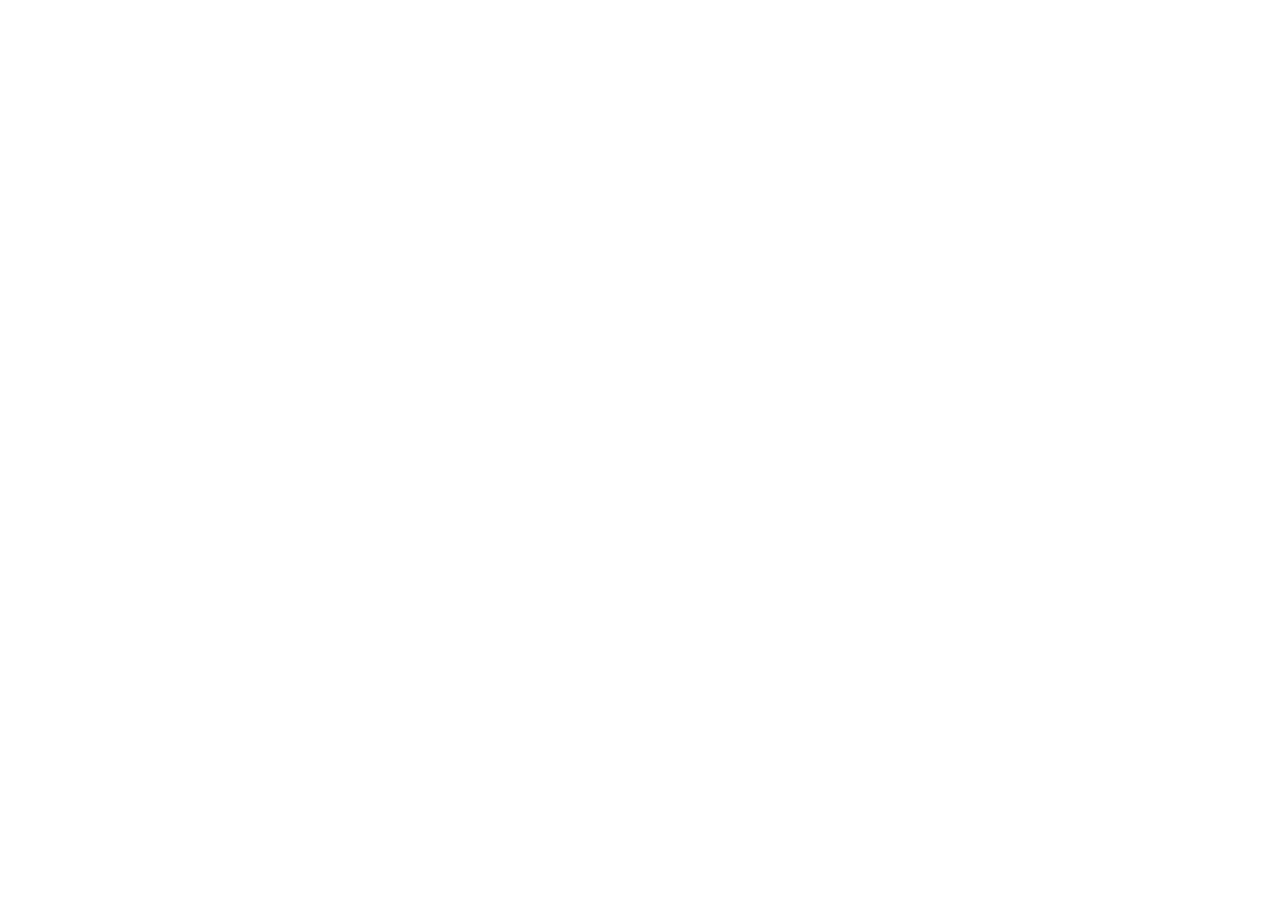
==== index.html @ 78f74fe8 "- PROJECT SETUP   the following structure were setup   - Project folders   - inital js module struct" ====
<!DOCTYPE html>
<html lang="en">
<head>
    <meta charset="UTF-8">
    <meta name="viewport" content="width=device-width, initial-scale=1.0">
    <title>LEARNUELTECH </title>
</head>
<body>
    
</body>
</html>
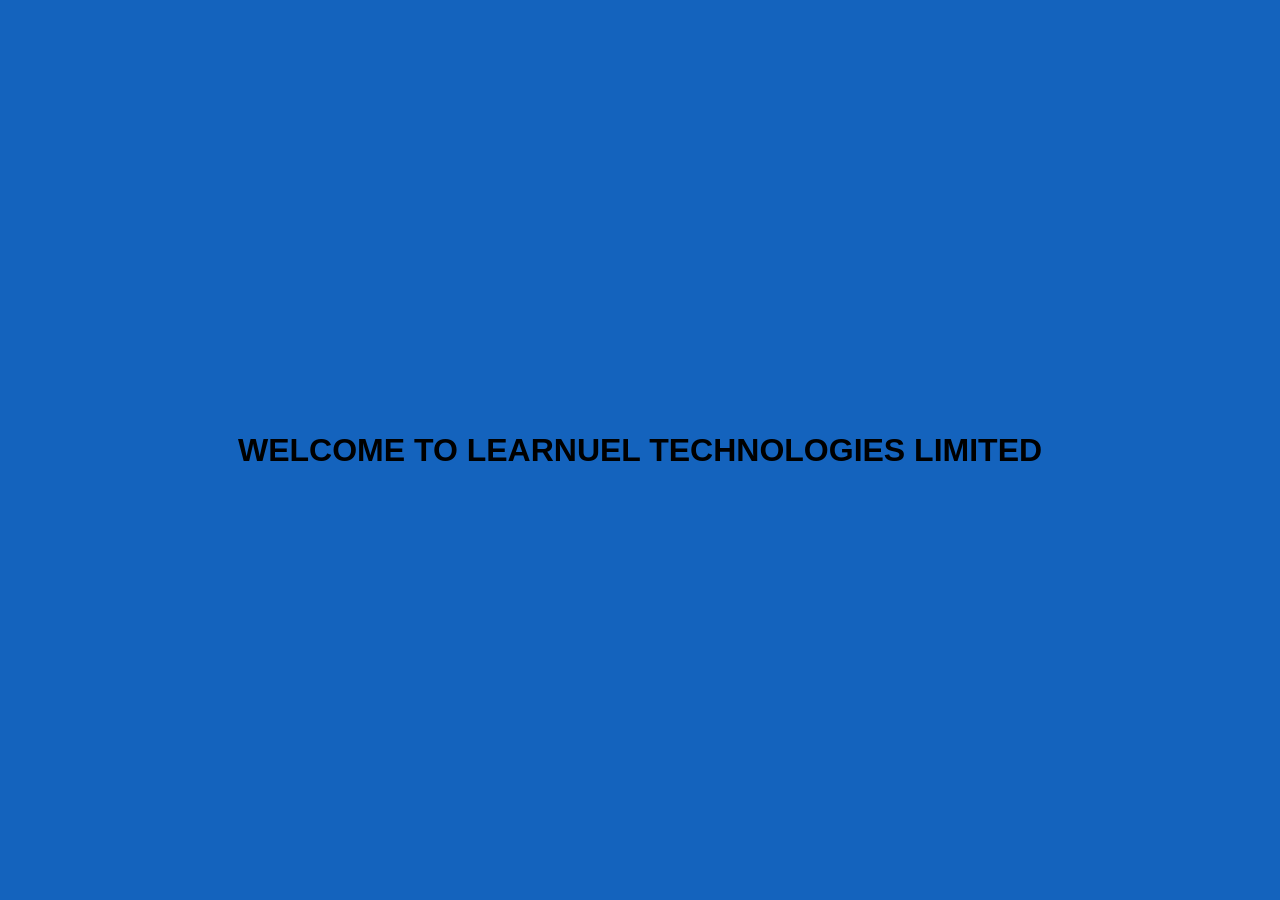
==== commit 1466f99b: "project setup: configured js connection and CSS" ====
--- a/index.html
+++ b/index.html
@@ -4,8 +4,13 @@
     <meta charset="UTF-8">
     <meta name="viewport" content="width=device-width, initial-scale=1.0">
     <title>LEARNUELTECH </title>
+    <link rel="stylesheet" href="./src/styles/index.css" type="text/css" media="screen">
 </head>
 <body>
-    
+    <div class="content">
+        <h1>WELCOME TO LEARNUEL TECHNOLOGIES LIMITED</h1>
+    </div>
+<script src="./index.js" type="module"></script>    
 </body>
+
 </html>
--- a/src/styles/index.css
+++ b/src/styles/index.css
@@ -0,0 +1,13 @@
+*{
+    margin: 0;
+    padding: 0;
+    box-sizing: border-box;
+    font-family: 'Segoe UI', Tahoma, Geneva, Verdana, sans-serif;
+}
+.content {
+    display: flex;
+    justify-content: center;
+    align-items: center;
+    height: 100vh;
+    background-color: #1463bd;
+}
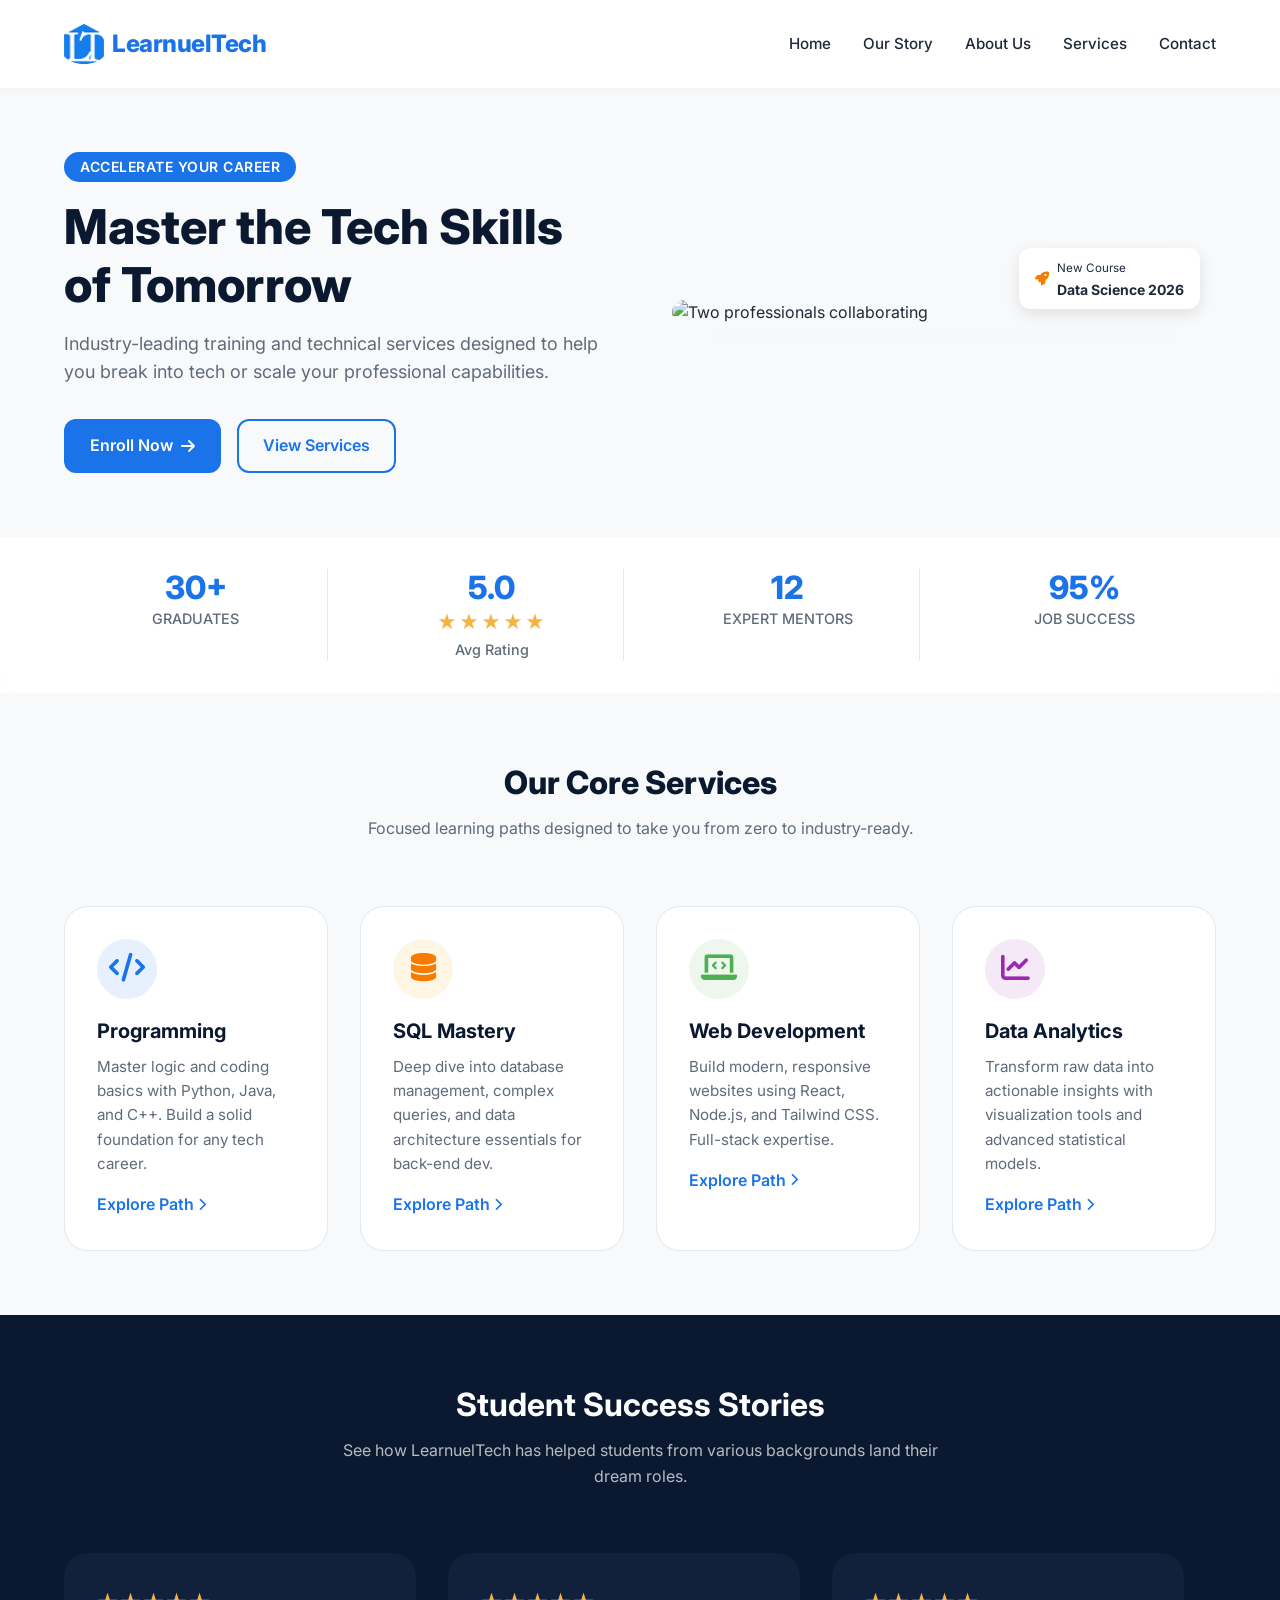
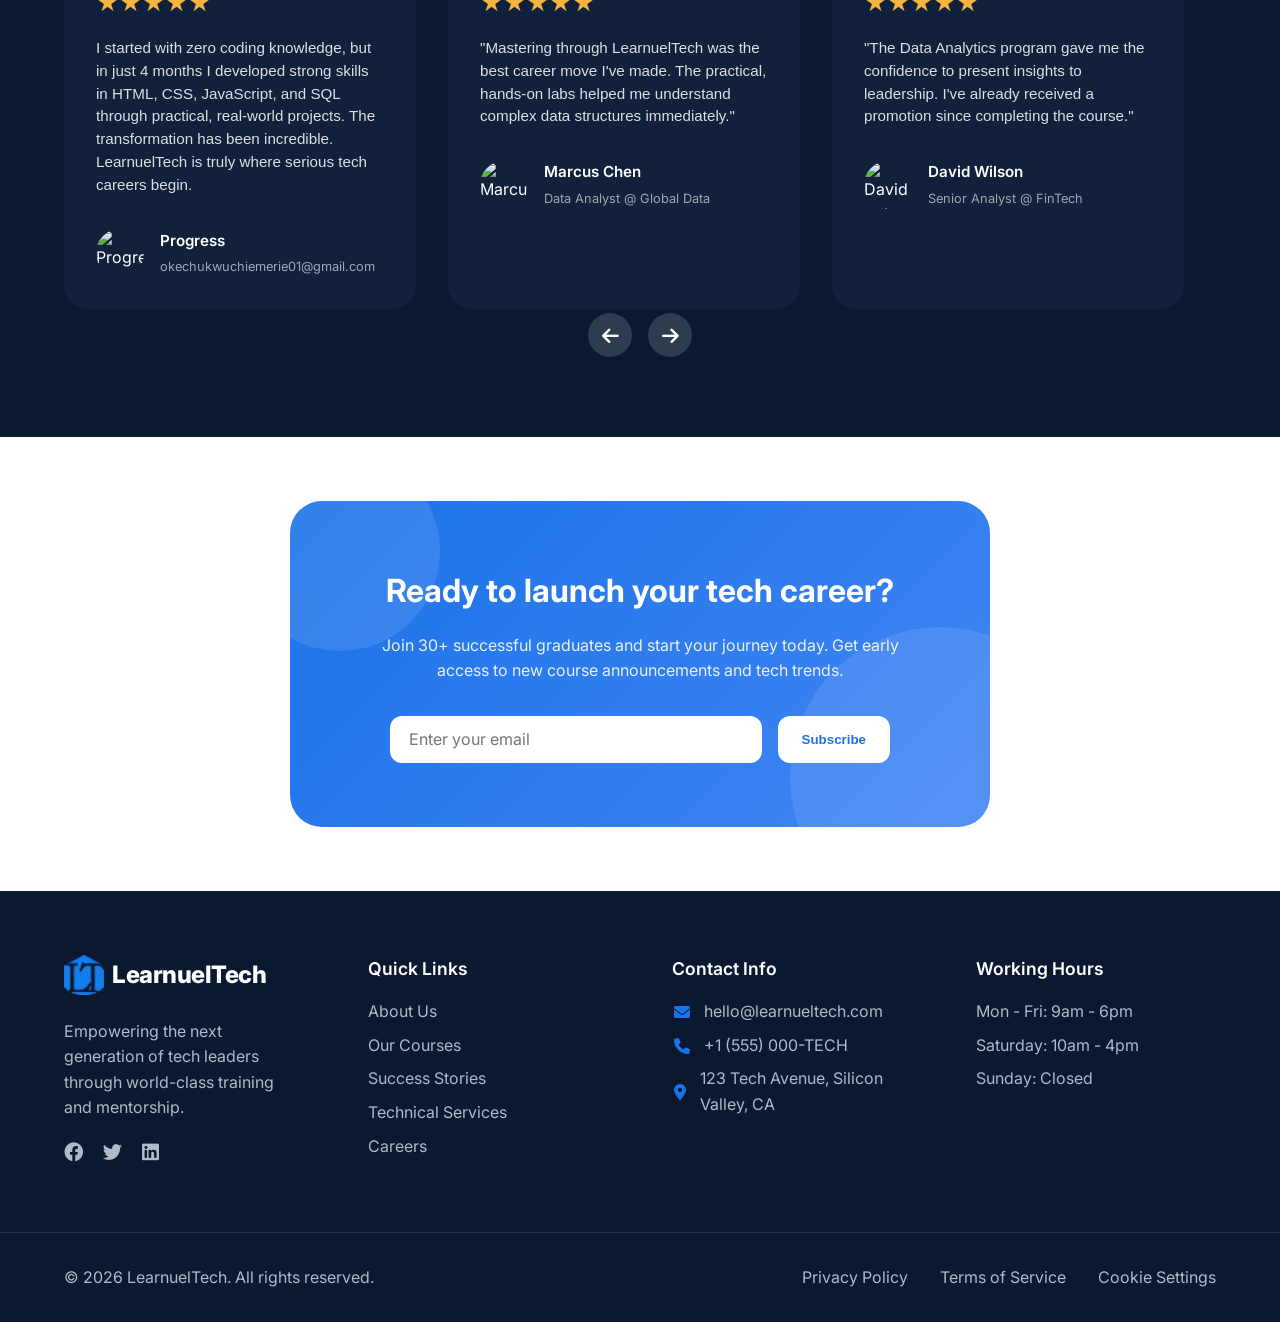
==== commit c3a987af: "Built first screen: navbar and hero section" ====
--- a/index.html
+++ b/index.html
@@ -1,16 +1,266 @@
 <!DOCTYPE html>
 <html lang="en">
 <head>
-    <meta charset="UTF-8">
-    <meta name="viewport" content="width=device-width, initial-scale=1.0">
-    <title>LEARNUELTECH </title>
-    <link rel="stylesheet" href="./src/styles/index.css" type="text/css" media="screen">
+  <meta charset="UTF-8">
+  <meta name="viewport" content="width=device-width, initial-scale=1.0, maximum-scale=1.0, user-scalable=yes">
+  <title>LearnuelTech · Master the Tech Skills of Tomorrow</title>
+  <!-- Google Fonts + Font Awesome -->
+  <link rel="preconnect" href="https://fonts.googleapis.com">
+  <link rel="preconnect" href="https://fonts.gstatic.com" crossorigin>
+  <link href="https://fonts.googleapis.com/css2?family=Inter:opsz,wght@14..32,400;14..32,500;14..32,600;14..32,800&display=swap" rel="stylesheet">
+  <link rel="stylesheet" href="https://cdnjs.cloudflare.com/ajax/libs/font-awesome/6.0.0-beta3/css/all.min.css">
+  <link rel="stylesheet" href="style.css">
 </head>
 <body>
-    <div class="content">
-        <h1>WELCOME TO LEARNUEL TECHNOLOGIES LIMITED</h1>
-    </div>
-<script src="./index.js" type="module"></script>    
+
+<!-- HEADER (exact match with hamburger menu content from image) -->
+<header class="site-header">
+  <div class="container header-container">
+    <div class="logo">
+      <img src="images/LearnuelTech Icon 2.png" alt="LearnuelTech logo" class="logo-img">
+      LearnuelTech
+    </div>
+    <button class="mobile-toggle" id="mobileToggle" aria-label="Menu">
+      <i class="fas fa-bars"></i>
+    </button>
+    <nav class="nav" id="nav">
+      <div class="menu-header">
+        <img src="images/LearnuelTech Icon 2.png" alt="LearnuelTech logo" class="menu-logo-img">
+        LearnuelTech
+        <button class="close-btn" id="closeNav" aria-label="Close menu">
+          <i class="fas fa-times"></i>
+        </button>
+      </div>
+      <ul class="nav-list">
+        <li><a href="#"><i class="fas fa-home"></i> Home</a></li>
+        <li><a href="#"><i class="fas fa-history"></i> Our Story</a></li>
+        <li><a href="#"><i class="fas fa-info-circle"></i> About Us</a></li>
+        <li><a href="#"><i class="fas fa-concierge-bell"></i> Services</a></li>
+        <li><a href="#"><i class="fas fa-envelope"></i> Contact</a></li>
+      </ul>
+      <a href="#" class="mobile-enroll">Enroll <i class="fas fa-arrow-right"></i></a>
+      <div class="mobile-social">
+        <p>FOLLOW US</p>
+        <div class="social-links">
+          <a href="#" aria-label="LinkedIn"><i class="fab fa-linkedin"></i></a>
+          <a href="#" aria-label="Twitter"><i class="fab fa-twitter"></i></a>
+          <a href="#" aria-label="Instagram"><i class="fab fa-instagram"></i></a>
+        </div>
+      </div>
+    </nav>
+  </div>
+  <div class="menu-overlay" id="overlay"></div>
+</header>
+
+<main>
+  <!-- HERO SECTION (with overline exactly as image) -->
+  <section class="hero">
+    <div class="container hero-grid">
+      <div class="hero-content">
+        <span class="overline">ACCELERATE YOUR CAREER</span>
+        <h1>Master the Tech Skills of Tomorrow</h1>
+        <p class="hero-subtitle">Industry-leading training and technical services designed to help you break into tech or scale your professional capabilities.</p>
+        <div class="hero-buttons">
+          <a href="#" class="btn btn-primary">Enroll Now <i class="fas fa-arrow-right"></i></a>
+          <a href="#" class="btn btn-outline">View Services</a>
+        </div>
+      </div>
+      <div class="hero-image">
+        <img src="https://images.unsplash.com/photo-1522071820081-009f0129c71c?w=600" alt="Two professionals collaborating" loading="lazy">
+        <div class="hero-badge">
+          <i class="fas fa-rocket" style="color:#f57c00;"></i>
+          <div>
+            <small>New Course</small><br>
+            <strong>Data Science 2026</strong>
+          </div>
+        </div>
+      </div>
+    </div>
+  </section>
+
+  <!-- STATS (exact values and stars) -->
+  <section class="stats">
+    <div class="container stats-grid">
+      <div class="stat-item">
+        <span class="stat-number">30+</span>
+        <span class="stat-label">GRADUATES</span>
+      </div>
+      <div class="stat-item">
+        <span class="stat-number">5.0</span>
+        <span class="stat-label"><span class="stars">★★★★★</span></span>
+        <span class="stat-label">Avg Rating</span>
+      </div>
+      <div class="stat-item">
+        <span class="stat-number">12</span>
+        <span class="stat-label">EXPERT MENTORS</span>
+      </div>
+      <div class="stat-item">
+        <span class="stat-number">95%</span>
+        <span class="stat-label">JOB SUCCESS</span>
+      </div>
+    </div>
+  </section>
+
+  <!-- CORE SERVICES (exact descriptions) -->
+  <section class="services">
+    <div class="container">
+      <div class="section-header">
+        <h2>Our Core Services</h2>
+        <p class="section-subhead">Focused learning paths designed to take you from zero to industry-ready.</p>
+      </div>
+      <div class="services-grid">
+        <!-- Programming -->
+        <div class="service-card">
+          <div class="icon icon-blue"><i class="fas fa-code"></i></div>
+          <h3>Programming</h3>
+          <p>Master logic and coding basics with Python, Java, and C++. Build a solid foundation for any tech career.</p>
+          <a href="#" class="explore-link">Explore Path <i class="fas fa-chevron-right"></i></a>
+        </div>
+        <!-- SQL Mastery -->
+        <div class="service-card">
+          <div class="icon icon-orange"><i class="fas fa-database"></i></div>
+          <h3>SQL Mastery</h3>
+          <p>Deep dive into database management, complex queries, and data architecture essentials for back-end dev.</p>
+          <a href="#" class="explore-link">Explore Path <i class="fas fa-chevron-right"></i></a>
+        </div>
+        <!-- Web Development -->
+        <div class="service-card">
+          <div class="icon icon-green"><i class="fas fa-laptop-code"></i></div>
+          <h3>Web Development</h3>
+          <p>Build modern, responsive websites using React, Node.js, and Tailwind CSS. Full-stack expertise.</p>
+          <a href="#" class="explore-link">Explore Path <i class="fas fa-chevron-right"></i></a>
+        </div>
+        <!-- Data Analytics -->
+        <div class="service-card">
+          <div class="icon icon-purple"><i class="fas fa-chart-line"></i></div>
+          <h3>Data Analytics</h3>
+          <p>Transform raw data into actionable insights with visualization tools and advanced statistical models.</p>
+          <a href="#" class="explore-link">Explore Path <i class="fas fa-chevron-right"></i></a>
+        </div>
+      </div>
+    </div>
+  </section>
+
+  <!-- TESTIMONIALS (exact names and roles) -->
+  <section class="testimonials">
+    <div class="container">
+      <h2>Student Success Stories</h2>
+      <p class="section-subhead">See how LearnuelTech has helped students from various backgrounds land their dream roles.</p>
+      <div class="testimonial-carousel">
+        <div class="testimonial-track" id="testimonialTrack">
+          <!-- Progress -->
+          <div class="testimonial-card">
+            <div class="stars">★★★★★</div>
+            <blockquote>I started with zero coding knowledge, but in just 4 months I developed strong skills in HTML, CSS, JavaScript, and SQL through practical, real-world projects. The transformation has been incredible. LearnuelTech is truly where serious tech careers begin.</blockquote>
+            <div class="student">
+              <img src="https://via.placeholder.com/48" alt="Progress" class="student-photo">
+              <div>
+                <strong>Progress</strong>
+                <span>okechukwuchiemerie01@gmail.com</span>
+              </div>
+            </div>
+          </div>
+          <!-- Marcus Chen -->
+          <div class="testimonial-card">
+            <div class="stars">★★★★★</div>
+            <blockquote>"Mastering  through LearnuelTech was the best career move I've made. The practical, hands-on labs helped me understand complex data structures immediately."</blockquote>
+            <div class="student">
+              <img src="https://via.placeholder.com/48" alt="Marcus Chen" class="student-photo">
+              <div>
+                <strong>Marcus Chen</strong>
+                <span>Data Analyst @ Global Data</span>
+              </div>
+            </div>
+          </div>
+          <!-- David Wilson -->
+          <div class="testimonial-card">
+            <div class="stars">★★★★★</div>
+            <blockquote>"The Data Analytics program gave me the confidence to present insights to leadership. I've already received a promotion since completing the course."</blockquote>
+            <div class="student">
+              <img src="https://via.placeholder.com/48" alt="David Wilson" class="student-photo">
+              <div>
+                <strong>David Wilson</strong>
+                <span>Senior Analyst @ FinTech</span>
+              </div>
+            </div>
+          </div>
+        </div>
+        <div class="carousel-controls">
+          <button class="carousel-btn prev" id="prevBtn"><i class="fas fa-arrow-left"></i></button>
+          <button class="carousel-btn next" id="nextBtn"><i class="fas fa-arrow-right"></i></button>
+        </div>
+      </div>
+    </div>
+  </section>
+
+  <!-- NEWSLETTER CTA -->
+  <section class="newsletter">
+    <div class="container">
+      <h2>Ready to launch your tech career?</h2>
+      <p>Join 30+ successful graduates and start your journey today. Get early access to new course announcements and tech trends.</p>
+      <form class="newsletter-form">
+        <input type="email" placeholder="Enter your email" required>
+        <button type="submit" class="btn btn-light">Subscribe</button>
+      </form>
+    </div>
+  </section>
+</main>
+
+<!-- FOOTER (exact links and info) -->
+<footer class="footer">
+  <div class="container footer-grid">
+    <div class="footer-col">
+      <div class="logo" style="color:white;">
+        <img src="images/LearnuelTech Icon 2.png" alt="LearnuelTech logo" class="logo-img">
+        LearnuelTech
+      </div>
+      <p style="margin-top: var(--space-sm);">Empowering the next generation of tech leaders through world-class training and mentorship.</p>
+      <div class="social-icons" style="margin-top: var(--space-sm);">
+        <a href="#" aria-label="Facebook"><i class="fab fa-facebook"></i></a>
+        <a href="#" aria-label="Twitter"><i class="fab fa-twitter"></i></a>
+        <a href="#" aria-label="LinkedIn"><i class="fab fa-linkedin"></i></a>
+      </div>
+    </div>
+    <div class="footer-col">
+      <h4>Quick Links</h4>
+      <ul>
+        <li><a href="#">About Us</a></li>
+        <li><a href="#">Our Courses</a></li>
+        <li><a href="#">Success Stories</a></li>
+        <li><a href="#">Technical Services</a></li>
+        <li><a href="#">Careers</a></li>
+      </ul>
+    </div>
+    <div class="footer-col">
+      <h4>Contact Info</h4>
+      <ul class="contact-list">
+        <li><i class="fas fa-envelope"></i> hello@learnueltech.com</li>
+        <li><i class="fas fa-phone"></i> +1 (555) 000-TECH</li>
+        <li><i class="fas fa-map-marker-alt"></i> 123 Tech Avenue, Silicon Valley, CA</li>
+      </ul>
+    </div>
+    <div class="footer-col">
+      <h4>Working Hours</h4>
+      <ul class="hours-list">
+        <li>Mon - Fri: 9am - 6pm</li>
+        <li>Saturday: 10am - 4pm</li>
+        <li>Sunday: Closed</li>
+      </ul>
+    </div>
+  </div>
+  <div class="footer-bottom">
+    <div class="container">
+      <p>© 2026 LearnuelTech. All rights reserved.</p>
+      <ul class="legal-links">
+        <li><a href="#">Privacy Policy</a></li>
+        <li><a href="#">Terms of Service</a></li>
+        <li><a href="#">Cookie Settings</a></li>
+      </ul>
+    </div>
+  </div>
+</footer>
+
+<!-- JavaScript for mobile menu, accordion, carousel -->
+<script src="script.js" defer></script>
 </body>
-
 </html>
--- a/style.css
+++ b/style.css
@@ -0,0 +1,957 @@
+/* ----- DESIGN TOKENS (exact match from images) ----- */
+* {
+  margin: 0;
+  padding: 0;
+  box-sizing: border-box;
+}
+
+:root {
+  /* colors */
+  --primary-blue: #1A73E8;
+  --deep-navy: #0A192F;
+  --white: #FFFFFF;
+  --light-gray: #F8F9FA;
+  --text-dark: #1E2A3A;
+  --text-light: #5F6B7A;
+  --border-light: #E2E8F0;
+
+  /* typography */
+  --font-sans: 'Inter', system-ui, -apple-system, sans-serif;
+  --heading-weight: 800;
+  --body-weight: 400;
+  --line-height-base: 1.6;
+
+  /* border radius */
+  --radius-large: 2rem;      /* 32px */
+  --radius-medium: 1.5rem;    /* 24px */
+  --radius-small: 0.75rem;    /* 12px */
+
+  /* spacing */
+  --space-xs: 0.5rem;   /* 8px */
+  --space-sm: 1rem;     /* 16px */
+  --space-md: 2rem;     /* 32px */
+  --space-lg: 4rem;     /* 64px */
+}
+
+body {
+  font-family: var(--font-sans);
+  color: var(--text-dark);
+  line-height: var(--line-height-base);
+  background-color: var(--white);
+}
+
+.container {
+  width: 90%;
+  max-width: 1200px;
+  margin: 0 auto;
+}
+
+/* buttons */
+.btn {
+  display: inline-flex;
+  align-items: center;
+  gap: 0.5rem;
+  padding: 0.75rem 1.5rem;
+  border-radius: var(--radius-small);
+  text-decoration: none;
+  font-weight: 600;
+  transition: all 0.2s ease;
+  border: 2px solid transparent;
+  cursor: pointer;
+}
+
+.btn-primary {
+  background-color: var(--primary-blue);
+  color: var(--white);
+}
+.btn-primary:hover {
+  background-color: #0f5ab0;
+}
+
+.btn-outline {
+  background: transparent;
+  border-color: var(--primary-blue);
+  color: var(--primary-blue);
+}
+.btn-outline:hover {
+  background: rgba(26,115,232,0.05);
+}
+
+.btn-light {
+  background: var(--white);
+  color: var(--primary-blue);
+  border: none;
+}
+.btn-light:hover {
+  background: #f0f0f0;
+}
+
+/* section headers */
+.section-header {
+  text-align: center;
+  margin-bottom: var(--space-lg);
+}
+.section-header h2 {
+  font-size: 2rem;
+  font-weight: var(--heading-weight);
+  color: var(--deep-navy);
+  margin-bottom: var(--space-xs);
+}
+.section-subhead {
+  color: var(--text-light);
+  max-width: 600px;
+  margin: 0 auto;
+}
+
+/* ----- HEADER & NAVIGATION ----- */
+.site-header {
+  background: var(--white);
+  box-shadow: 0 2px 10px rgba(0,0,0,0.03);
+  position: sticky;
+  top: 0;
+  z-index: 100;
+}
+
+.header-container {
+  display: flex;
+  align-items: center;
+  justify-content: space-between;
+  padding: calc(var(--space-sm) * 1.5) 0; /* more breathing room */
+}
+
+.logo {
+  font-weight: 800;
+  font-size: 1.5rem;
+  color: var(--primary-blue);
+  letter-spacing: -0.02em;
+  display: inline-flex;
+  align-items: center;
+  gap: 0.5rem;
+}
+
+.logo-img {
+  height: 40px;       /* larger logo */
+  width: auto;
+  display: block;
+}
+
+/* desktop navigation */
+.nav {
+  display: none;
+}
+
+.nav-list {
+  list-style: none;
+  display: flex;
+  gap: var(--space-md);
+  align-items: center;      /* vertically center links */
+}
+
+.nav-list a {
+  text-decoration: none;
+  color: var(--text-dark);
+  font-weight: 500;
+  font-size: 0.95rem;
+  padding: 0.5rem 1rem;
+  transition: color 0.2s;
+}
+.nav-list a:hover,
+.nav-list a.active {
+  color: var(--primary-blue);
+}
+
+.btn-enroll {
+  display: none;
+}
+
+/* mobile toggle */
+.mobile-toggle {
+  background: none;
+  border: none;
+  font-size: 1.8rem;
+  color: var(--text-dark);
+  cursor: pointer;
+  line-height: 1;
+}
+
+/* mobile menu drawer (slide-in from right) - exactly as image */
+.nav.active {
+  display: block;
+  position: fixed;
+  top: 0;
+  right: 0;
+  width: 280px;
+  height: 100vh;
+  background: var(--white);
+  box-shadow: -5px 0 30px rgba(0,0,0,0.15);
+  padding: var(--space-lg) var(--space-md);
+  overflow-y: auto;
+  z-index: 200;
+  animation: slideIn 0.3s ease;
+}
+
+@keyframes slideIn {
+  from { transform: translateX(100%); }
+  to { transform: translateX(0); }
+}
+
+/* menu header with logo */
+.menu-header {
+  font-weight: 800;
+  font-size: 1.5rem;
+  color: var(--primary-blue);
+  margin-bottom: var(--space-md);
+  letter-spacing: -0.02em;
+  display: flex;
+  align-items: center;
+  justify-content: space-between;
+  gap: 0.5rem;
+}
+
+.menu-logo-img {
+  height: 32px;
+  width: auto;
+}
+
+.close-btn {
+  background: none;
+  border: none;
+  font-size: 1.5rem;
+  color: var(--text-dark);
+  cursor: pointer;
+  padding: 0;
+  line-height: 1;
+}
+
+.nav.active .nav-list {
+  flex-direction: column;
+  gap: 0;
+  margin-top: 0;
+}
+
+.nav.active .nav-list li {
+  width: 100%;
+  border-bottom: 1px solid var(--border-light);
+}
+
+.nav.active .nav-list li:last-child {
+  border-bottom: none;
+}
+
+.nav.active .nav-list a {
+  display: flex;
+  align-items: center;
+  gap: 0.75rem;
+  padding: 1rem 0;
+  font-size: 1.1rem;
+  font-weight: 500;
+  color: var(--text-dark);
+}
+
+.nav.active .nav-list a i:first-child {
+  width: 24px;
+  text-align: center;
+  color: var(--primary-blue);
+}
+
+/* accordion submenu */
+.has-submenu > a {
+  display: flex;
+  justify-content: space-between;
+  align-items: center;
+}
+
+.submenu-icon {
+  transition: transform 0.2s;
+}
+
+.has-submenu.open .submenu-icon {
+  transform: rotate(90deg);
+}
+
+.submenu {
+  list-style: none;
+  padding-left: 1.2rem;
+  max-height: 0;
+  overflow: hidden;
+  transition: max-height 0.3s ease;
+}
+
+.has-submenu.open .submenu {
+  max-height: 200px; /* enough for 3 items */
+}
+
+.submenu li a {
+  font-size: 1rem !important;
+  padding: 0.6rem 0 !important;
+  color: var(--text-light) !important;
+  border-bottom: 1px solid var(--border-light);
+}
+
+.submenu li:last-child a {
+  border-bottom: none;
+}
+
+.submenu li a:hover {
+  color: var(--primary-blue) !important;
+}
+
+/* mobile enroll button inside drawer */
+.mobile-enroll {
+  margin-top: var(--space-lg);
+  margin-bottom: var(--space-md);
+  width: 100%;
+  text-align: center;
+  background: var(--primary-blue);
+  color: white;
+  padding: 0.9rem;
+  border-radius: var(--radius-small);
+  text-decoration: none;
+  font-weight: 600;
+  display: flex;
+  align-items: center;
+  justify-content: center;
+  gap: 0.5rem;
+  font-size: 1.1rem;
+}
+
+/* mobile social section */
+.mobile-social {
+  border-top: 1px solid var(--border-light);
+  padding-top: var(--space-md);
+  margin-top: var(--space-md);
+  text-align: center;
+}
+
+.mobile-social p {
+  font-size: 0.85rem;
+  font-weight: 600;
+  color: var(--text-light);
+  margin-bottom: 0.75rem;
+  text-transform: uppercase;
+  letter-spacing: 0.5px;
+}
+
+.social-links {
+  display: flex;
+  justify-content: center;
+  gap: var(--space-sm);
+}
+
+.social-links a {
+  width: 40px;
+  height: 40px;
+  display: flex;
+  align-items: center;
+  justify-content: center;
+  background: rgba(26,115,232,0.1);
+  border-radius: 50%;
+  color: var(--primary-blue);
+  text-decoration: none;
+  transition: all 0.2s;
+}
+
+.social-links a:hover {
+  background: var(--primary-blue);
+  color: white;
+}
+
+/* overlay when menu is open */
+.menu-overlay {
+  display: none;
+  position: fixed;
+  top: 0;
+  left: 0;
+  width: 100%;
+  height: 100%;
+  background: rgba(0,0,0,0.4);
+  z-index: 150;
+}
+
+.menu-overlay.active {
+  display: block;
+}
+
+/* desktop styles */
+@media (min-width: 768px) {
+  .mobile-toggle {
+    display: none;
+  }
+  .close-btn {
+    display: none;
+  }
+  .mobile-social {
+    display: none;
+  }
+  .nav {
+    display: block;
+    position: static;
+    width: auto;
+    height: auto;
+    background: transparent;
+    box-shadow: none;
+    padding: 0;
+    overflow: visible; /* ensure dropdowns aren’t clipped */
+  }
+  .nav.active {
+    position: static;
+    width: auto;
+    height: auto;
+    background: transparent;
+    box-shadow: none;
+    padding: 0;
+    animation: none;
+  }
+  .nav-list {
+    flex-direction: row;
+    gap: var(--space-md);
+    margin-top: 0;
+    justify-content: center; /* center nav items in header */
+    flex-wrap: wrap;         /* allow wrapping if space is tight */
+  }
+  .nav-list a {
+    padding: 0;
+    display: inline;
+    align-items: inherit;
+    gap: inherit;
+  }
+  
+  .nav-list a i {
+    display: none;
+  }
+  .has-submenu {
+    position: relative;
+  }
+  .submenu {
+    position: absolute;
+    top: 100%;
+    left: 0;
+    background: var(--white);
+    box-shadow: 0 10px 20px rgba(0,0,0,0.1);
+    border-radius: var(--radius-small);
+    padding: 0.5rem 0;
+    min-width: 200px;
+    max-height: none;
+    white-space: nowrap; /* prevent items from wrapping */
+    opacity: 0;
+    visibility: hidden;
+    transition: opacity 0.2s, visibility 0.2s;
+    z-index: 300; /* sit above other content */
+  }
+  .has-submenu:hover .submenu {
+    opacity: 1;
+    visibility: visible;
+  }
+  .submenu li a {
+    padding: 0.6rem 1rem !important;
+    border-bottom: none;
+  }
+  .submenu-icon {
+    display: inline-block;
+    margin-left: 0.25rem;
+  }
+  .menu-header {
+    display: none;
+  }
+  .mobile-enroll {
+    display: none;
+  }
+  .btn-enroll {
+    display: inline-flex;
+  }
+  .menu-overlay {
+    display: none !important;
+  }
+}
+
+/* ----- HERO ----- */
+.hero {
+  background: var(--light-gray);
+  padding: var(--space-lg) 0;
+}
+.hero-grid {
+  display: grid;
+  gap: var(--space-lg);
+}
+.overline {
+  background: var(--primary-blue);
+  color: white;
+  padding: 0.25rem 1rem;
+  border-radius: 30px;
+  display: inline-block;
+  font-size: 0.875rem;
+  font-weight: 600;
+  margin-bottom: var(--space-sm);
+  text-transform: uppercase;
+  letter-spacing: 0.5px;
+}
+.hero-content h1 {
+  font-size: 2.5rem;
+  font-weight: 800;
+  line-height: 1.2;
+  color: var(--deep-navy);
+  margin-bottom: var(--space-sm);
+}
+@media (min-width: 768px) {
+  .hero-content h1 {
+    font-size: 3.5rem;
+  }
+}
+.hero-subtitle {
+  font-size: 1.125rem;
+  color: var(--text-light);
+  margin-bottom: var(--space-md);
+}
+.hero-buttons {
+  display: flex;
+  gap: var(--space-sm);
+  flex-wrap: wrap;
+}
+.hero-image {
+  position: relative;
+}
+
+.hero-image img {
+  width: 100%;
+  border-radius: var(--radius-large);
+  box-shadow: 0 25px 35px -12px rgba(0,0,0,0.15);
+  display: block;
+}
+
+.hero-badge {
+  position: absolute;
+  bottom: 1rem;
+  right: 1rem;
+  background: white;
+  padding: 0.5rem 1rem;
+  border-radius: var(--radius-small);
+  box-shadow: 0 5px 15px rgba(0,0,0,0.1);
+  display: flex;
+  align-items: center;
+  gap: 0.5rem;
+  font-size: 0.875rem;
+}
+@media (min-width: 768px) {
+  .hero-grid {
+    grid-template-columns: 1fr 1fr;
+    align-items: center;
+  }
+  .hero-content h1 {
+    font-size: 3rem;
+  }
+}
+
+/* ----- STATS (exact as image) ----- */
+.stats {
+  background: var(--white);
+  padding: var(--space-md) 0;
+  box-shadow: 0 4px 8px -4px rgba(0,0,0,0.03);
+  border-radius: var(--radius-medium);
+}
+.stats-grid {
+  display: grid;
+  grid-template-columns: 1fr 1fr;
+  gap: var(--space-md);
+  text-align: center;
+}
+.stat-item {
+  display: flex;
+  flex-direction: column;
+  padding: 0 var(--space-md);
+}
+
+/* vertical divider between stats on larger screens */
+@media (min-width: 768px) {
+  .stat-item:not(:last-child) {
+    border-right: 1px solid var(--border-light);
+  }
+}
+.stat-number {
+  font-size: 2rem;
+  font-weight: 800;
+  color: var(--primary-blue);
+  line-height: 1.2;
+}
+.stat-label {
+  color: var(--text-light);
+  font-size: 0.9rem;
+  font-weight: 500;
+}
+.stat-label .stars {
+  color: #f5b342;
+  font-size: 1.2rem;
+  letter-spacing: 2px;
+}
+@media (min-width: 768px) {
+  .stats-grid {
+    grid-template-columns: repeat(4, 1fr);
+  }
+}
+
+/* ----- SERVICES CARDS (exact descriptions from image) ----- */
+.services {
+  padding: var(--space-lg) 0;
+  background: var(--light-gray);
+}
+.services-grid {
+  display: grid;
+  gap: var(--space-md);
+  grid-template-columns: 1fr;
+}
+.service-card {
+  background: var(--white);
+  padding: var(--space-md);
+  border-radius: var(--radius-medium);
+  border: 1px solid var(--border-light);
+  transition: transform 0.2s, box-shadow 0.2s;
+}
+.service-card:hover {
+  transform: translateY(-4px);
+  box-shadow: 0 20px 30px -12px rgba(0,0,0,0.08);
+}
+.icon {
+  width: 60px;
+  height: 60px;
+  border-radius: 50%;
+  display: flex;
+  align-items: center;
+  justify-content: center;
+  font-size: 1.8rem;
+  margin-bottom: var(--space-sm);
+}
+.icon-blue { background: rgba(26,115,232,0.1); color: var(--primary-blue); }
+.icon-orange { background: rgba(255,152,0,0.1); color: #f57c00; }
+.icon-green { background: rgba(76,175,80,0.1); color: #4caf50; }
+.icon-purple { background: rgba(156,39,176,0.1); color: #9c27b0; }
+.service-card h3 {
+  font-size: 1.25rem;
+  margin-bottom: var(--space-xs);
+  color: var(--deep-navy);
+}
+.service-card p {
+  color: var(--text-light);
+  margin-bottom: var(--space-sm);
+  font-size: 0.95rem;
+}
+.explore-link {
+  color: var(--primary-blue);
+  text-decoration: none;
+  font-weight: 600;
+  display: inline-flex;
+  align-items: center;
+  gap: 0.25rem;
+}
+.explore-link i {
+  font-size: 0.8rem;
+  transition: transform 0.2s;
+}
+.explore-link:hover i {
+  transform: translateX(4px);
+}
+@media (min-width: 640px) {
+  .services-grid {
+    grid-template-columns: repeat(2, 1fr);
+  }
+}
+@media (min-width: 1024px) {
+  .services-grid {
+    grid-template-columns: repeat(4, 1fr);
+  }
+}
+
+/* ----- TESTIMONIALS (exact names/roles) ----- */
+.testimonials {
+  background: var(--deep-navy);
+  color: var(--white);
+  padding: var(--space-lg) 0;
+}
+.testimonials h2 {
+  color: white;
+  text-align: center;
+  font-size: 2rem;
+  margin-bottom: var(--space-xs);
+}
+.testimonials .section-subhead {
+  color: rgba(255,255,255,0.7);
+  text-align: center;
+  margin-bottom: var(--space-lg);
+}
+.testimonial-carousel {
+  position: relative;
+  width: 100%;
+  margin: 0 auto;
+  overflow: hidden;
+  padding-bottom: var(--space-lg); /* space for controls so they don’t cover content */
+}
+.testimonial-track {
+  display: flex;
+  gap: var(--space-md);        /* add spacing between cards */
+  transition: transform 0.3s ease;
+}
+.testimonial-card {
+  flex: 0 0 100%;
+  max-width: 320px;
+  margin: 0 auto;
+  background: #11213c; /* darker card background to contrast with section */
+  padding: var(--space-md);
+  border-radius: var(--radius-medium);
+  box-sizing: border-box;
+  display: flex;
+  flex-direction: column;
+}
+
+@media (min-width: 768px) {
+  .testimonial-card {
+    flex: 0 0 calc(33.333% - var(--space-md));
+    max-width: none;
+    margin: 0;
+  }
+}
+
+.testimonial-card .stars {
+  color: #f5b342;
+  font-size: 1.4rem;
+  margin-bottom: var(--space-sm);
+}
+
+.student {
+  display: flex;
+  align-items: center;
+  gap: var(--space-sm);
+}
+.student-photo {
+  width: 48px;
+  height: 48px;
+  border-radius: 50%;
+  object-fit: cover;
+}
+.stars {
+  color: gold;
+  font-size: 1.5rem;
+  margin-bottom: var(--space-sm);
+}
+.testimonial-card blockquote {
+  font-size: 0.95rem;
+  line-height: 1.5;
+  margin-bottom: var(--space-md);
+  font-style: normal; /* remove italic */
+  font-family: Tahoma, Geneva, sans-serif;
+  color: rgba(255,255,255,0.85);
+  font-weight: 400;
+}
+.student {
+  display: flex;
+  align-items: center;
+  gap: var(--space-sm);
+}
+.student i {
+  color: var(--primary-blue);
+  font-size: 2.5rem;
+}
+.student strong {
+  display: block;
+  color: white;
+  font-size: 0.95rem;
+  font-weight: 600;
+}
+.student span {
+  color: rgba(255,255,255,0.6);
+  font-size: 0.8rem;
+  display: block;
+  margin-top: 0.25rem;
+}
+.carousel-controls {
+  position: absolute;
+  bottom: var(--space-sm); /* sit just inside padding area */
+  left: 50%;
+  transform: translateX(-50%);
+  display: flex;
+  gap: var(--space-sm);
+}
+.carousel-btn {
+  background: rgba(255,255,255,0.15);
+  border: none;
+  color: white;
+  width: 44px;
+  height: 44px;
+  border-radius: 50%;
+  font-size: 1.2rem;
+  cursor: pointer;
+  transition: background 0.2s;
+  display: inline-flex;
+  align-items: center;
+  justify-content: center;
+}
+.carousel-btn:hover {
+  background: var(--primary-blue);
+}
+
+/* ----- NEWSLETTER ----- */
+.newsletter {
+  background: transparent;  /* remove full-width background */
+  padding: var(--space-lg) var(--space-md);
+  text-align: center;
+}
+
+.newsletter .container {
+  background: linear-gradient(135deg, #1A73E8 0%, #4285F4 100%);
+  color: white;
+  padding: var(--space-lg);
+  border-radius: var(--radius-large);
+  position: relative;
+  overflow: hidden;
+  max-width: 700px;
+  margin: 0 auto;
+}
+
+/* optional decorative circles */
+.newsletter .container::before,
+.newsletter .container::after {
+  content: "";
+  position: absolute;
+  border-radius: 50%;
+  background: rgba(255,255,255,0.1);
+}
+.newsletter .container::before {
+  width: 200px;
+  height: 200px;
+  top: -50px;
+  left: -50px;
+}
+.newsletter .container::after {
+  width: 300px;
+  height: 300px;
+  bottom: -100px;
+  right: -100px;
+}
+.newsletter h2 {
+  font-size: 2rem;
+  margin-bottom: var(--space-sm);
+  position: relative;
+  z-index: 1;
+}
+.newsletter p {
+  max-width: 600px;
+  margin: 0 auto var(--space-md);
+  opacity: 0.9;
+  position: relative;
+  z-index: 1;
+}
+.newsletter-form {
+  display: flex;
+  flex-direction: column;
+  gap: var(--space-sm);
+  max-width: 500px;
+  margin: 0 auto;
+  position: relative;
+  z-index: 1;
+}
+.newsletter-form input {
+  padding: 0.85rem 1.2rem;
+  border: none;
+  border-radius: var(--radius-small);
+  font-size: 1rem;
+  font-family: inherit;
+}
+.newsletter-form input:focus {
+  outline: 2px solid var(--deep-navy);
+}
+@media (min-width: 480px) {
+  .newsletter-form {
+    flex-direction: row;
+  }
+  .newsletter-form input {
+    flex: 1;
+  }
+}
+
+/* ----- FOOTER (exact links) ----- */
+.footer {
+  background: var(--deep-navy);
+  color: #b0b9c8;
+  padding: var(--space-lg) 0 0;
+}
+.footer-grid {
+  display: grid;
+  gap: var(--space-lg);
+  grid-template-columns: 1fr;
+}
+.footer-col h4 {
+  color: white;
+  margin-bottom: var(--space-sm);
+  font-size: 1.1rem;
+  font-weight: 600;
+}
+.footer-col ul {
+  list-style: none;
+}
+.footer-col li {
+  margin-bottom: var(--space-xs);
+}
+.footer-col a {
+  color: #b0b9c8;
+  text-decoration: none;
+  transition: color 0.2s;
+}
+.footer-col a:hover {
+  color: white;
+}
+
+.footer .social-icons a {
+  color: #b0b9c8;
+  margin-right: var(--space-sm);
+  font-size: 1.2rem;
+  display: inline-block;
+}
+.footer .social-icons a:last-child {
+  margin-right: 0;
+}
+.footer .social-icons a:hover {
+  color: white;
+}
+.contact-list li,
+.hours-list li {
+  display: flex;
+  align-items: center;
+  gap: 0.75rem;
+}
+.contact-list i {
+  color: var(--primary-blue);
+  width: 20px;
+  text-align: center;
+}
+.footer-bottom {
+  margin-top: var(--space-lg);
+  padding: var(--space-md) 0;
+  border-top: 1px solid #233554;
+}
+.footer-bottom .container {
+  display: flex;
+  flex-direction: column;
+  align-items: center;
+  gap: var(--space-sm);
+  text-align: center;
+}
+.legal-links {
+  display: flex;
+  gap: var(--space-md);
+  list-style: none;
+}
+.legal-links a {
+  color: #b0b9c8;
+  text-decoration: none;
+}
+@media (min-width: 768px) {
+  .footer-grid {
+    grid-template-columns: repeat(2, 1fr);
+  }
+  .footer-bottom .container {
+    flex-direction: row;
+    justify-content: space-between;
+  }
+}
+@media (min-width: 1024px) {
+  .footer-grid {
+    grid-template-columns: repeat(4, 1fr);
+  }
+}
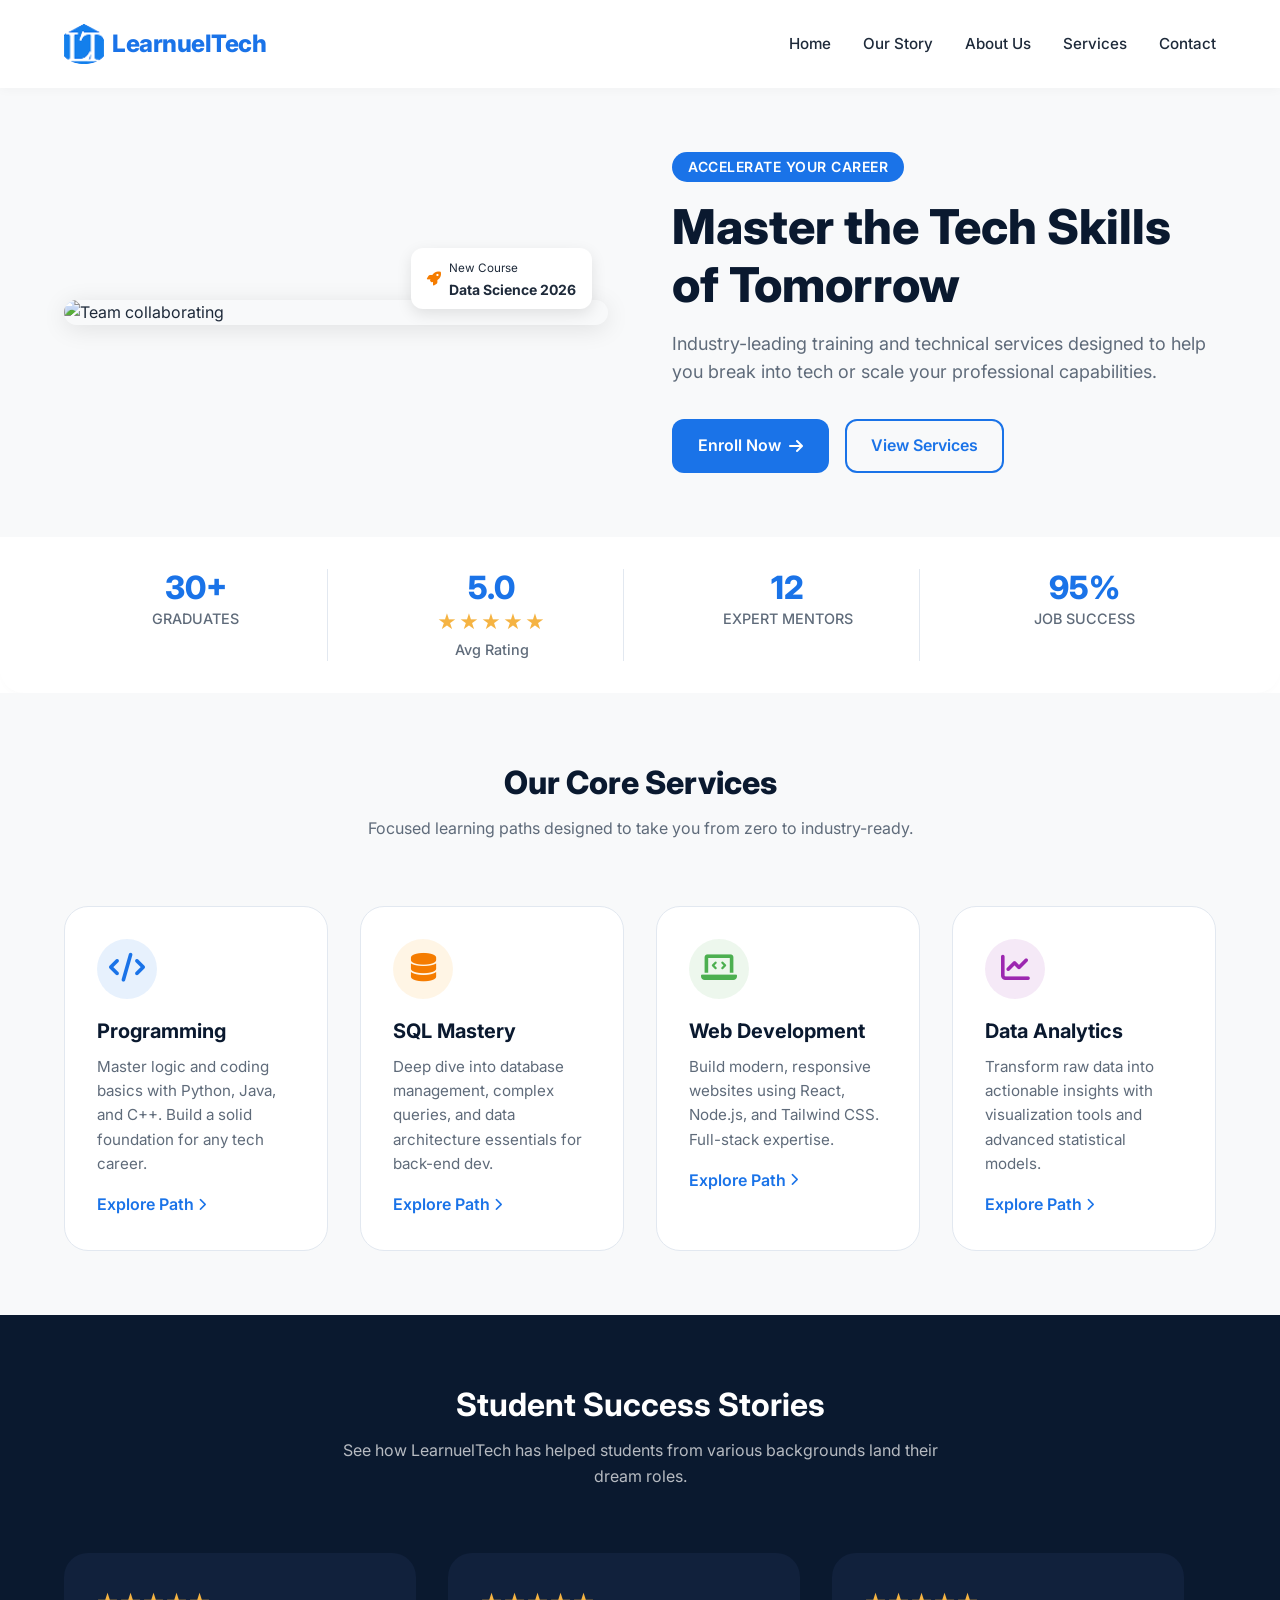
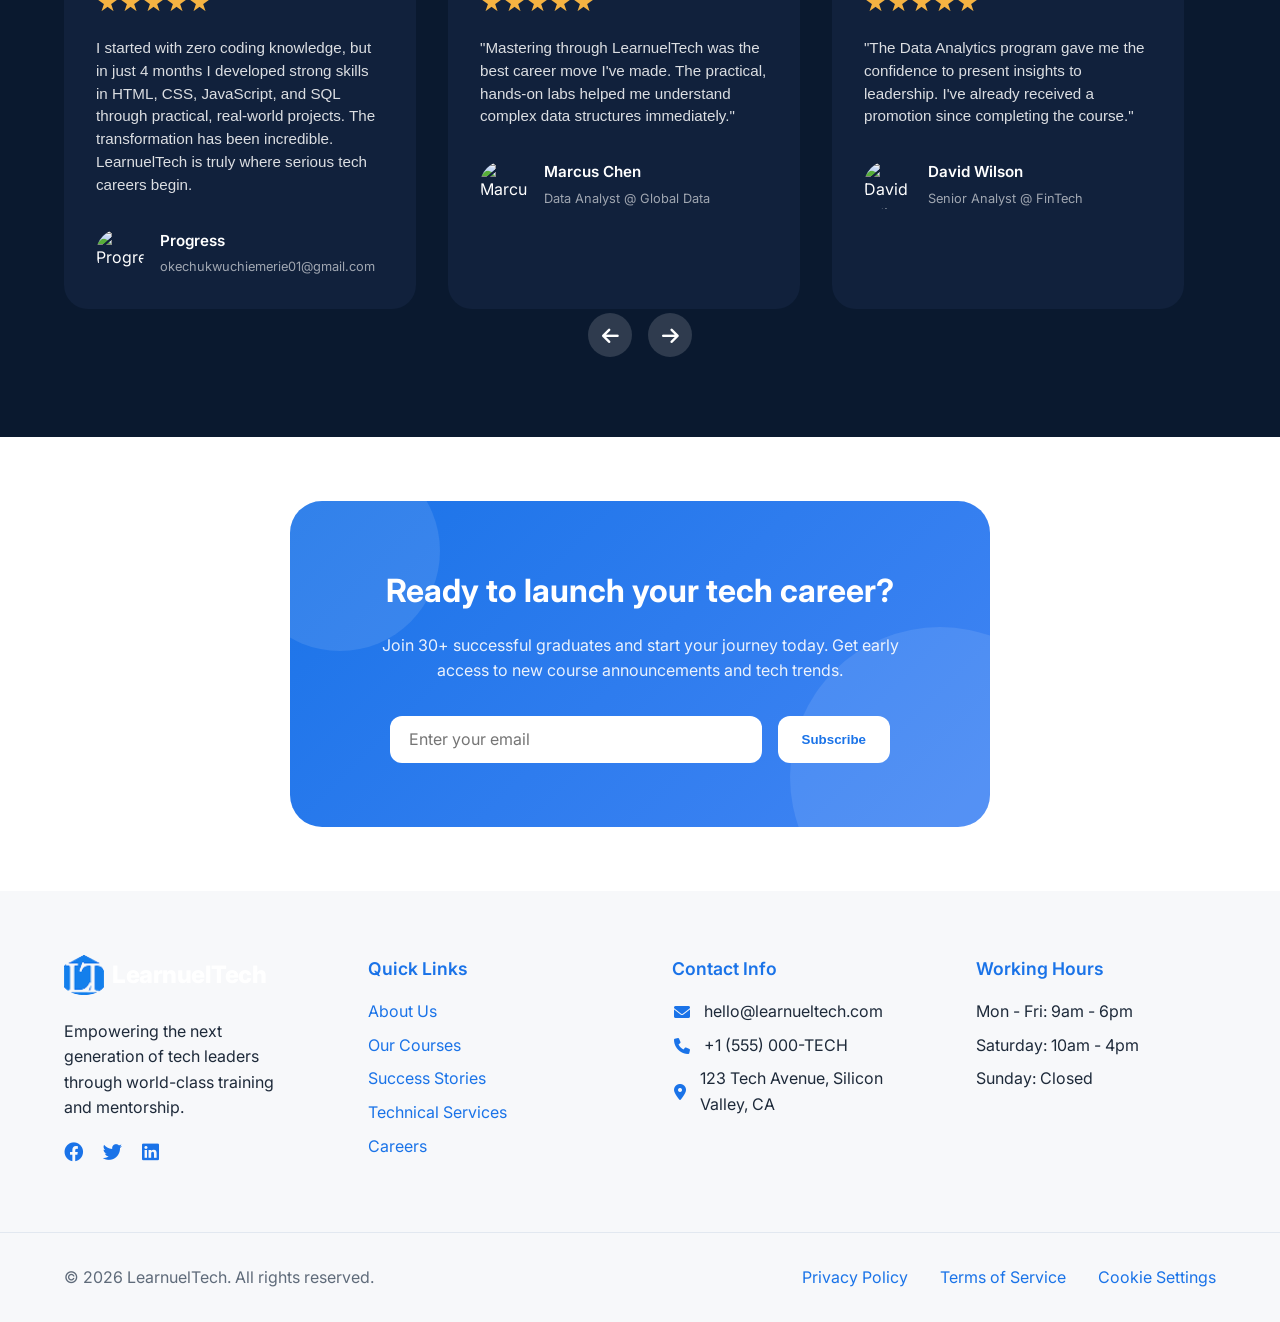
==== commit 38a96b8f: "Mobile and desktop layout fixes, footer color update" ====
--- a/index.html
+++ b/index.html
@@ -56,23 +56,23 @@
   <!-- HERO SECTION (with overline exactly as image) -->
   <section class="hero">
     <div class="container hero-grid">
-      <div class="hero-content">
+      <div class="hero-image mobile-order-1">
+        <img src="https://res.cloudinary.com/dxeshuw2x/image/upload/v1771965677/team_od8vqh.jpg" alt="Team collaborating" loading="lazy" style="object-fit:cover;width:100%;height:auto;border-radius:1.2em;box-shadow:0 4px 24px rgba(0,0,0,0.10);">
+        <div class="hero-badge">
+          <i class="fas fa-rocket" style="color:#f57c00;"></i>
+          <div>
+            <small>New Course</small><br>
+            <strong>Data Science 2026</strong>
+          </div>
+        </div>
+      </div>
+      <div class="hero-content mobile-order-2">
         <span class="overline">ACCELERATE YOUR CAREER</span>
         <h1>Master the Tech Skills of Tomorrow</h1>
         <p class="hero-subtitle">Industry-leading training and technical services designed to help you break into tech or scale your professional capabilities.</p>
         <div class="hero-buttons">
           <a href="#" class="btn btn-primary">Enroll Now <i class="fas fa-arrow-right"></i></a>
           <a href="#" class="btn btn-outline">View Services</a>
-        </div>
-      </div>
-      <div class="hero-image">
-        <img src="https://images.unsplash.com/photo-1522071820081-009f0129c71c?w=600" alt="Two professionals collaborating" loading="lazy">
-        <div class="hero-badge">
-          <i class="fas fa-rocket" style="color:#f57c00;"></i>
-          <div>
-            <small>New Course</small><br>
-            <strong>Data Science 2026</strong>
-          </div>
         </div>
       </div>
     </div>
--- a/style.css
+++ b/style.css
@@ -1,3 +1,277 @@
+@media (max-width: 480px) {
+  .hero-badge {
+    display: none !important;
+  }
+}
+/* Responsive order for hero section on mobile */
+@media (max-width: 480px) {
+  .hero-image.mobile-order-1 {
+    order: 1;
+  }
+  .hero-content.mobile-order-2 {
+    order: 2;
+  }
+  .hero-grid {
+    display: flex;
+    flex-direction: column;
+  }
+}
+/* --- MOBILE OVERRIDES FOR PIXEL-PERFECT MATCH (max-width: 480px) --- */
+@media (max-width: 480px) {
+  .container {
+    width: 100%;
+    max-width: 100vw;
+    padding: 0 0.75rem;
+  }
+  .site-header {
+    box-shadow: none;
+    padding: 0.5rem 0;
+  }
+  .header-container {
+    padding: 0.5rem 0;
+  }
+  .logo {
+    font-size: 1.1rem;
+    gap: 0.3rem;
+  }
+  .logo-img {
+    height: 28px;
+  }
+  .mobile-toggle {
+    font-size: 1.4rem;
+    padding: 0.2rem 0.4rem;
+  }
+  .hero {
+    padding: 0.5rem 0 1.5rem 0;
+    background: transparent;
+  }
+  .hero-grid {
+    display: block;
+    gap: 0;
+  }
+  .hero-image {
+    margin-bottom: 1rem;
+  }
+  .hero-image img {
+    border-radius: 1rem;
+    box-shadow: 0 2px 12px rgba(0,0,0,0.08);
+    margin: 0 auto;
+    max-width: 100%;
+    height: auto;
+  }
+  .hero-badge {
+    position: static;
+    margin: 0.5rem 0 0 0;
+    box-shadow: none;
+    padding: 0.4rem 0.8rem;
+    font-size: 0.8rem;
+  }
+  .overline {
+    display: block;
+    margin: 0 auto 0.7rem auto;
+    font-size: 0.75rem;
+    padding: 0.18rem 0.8rem;
+    border-radius: 1rem;
+    width: fit-content;
+  }
+  .hero-content h1 {
+    font-size: 1.35rem;
+    margin-bottom: 0.5rem;
+    text-align: left;
+    line-height: 1.25;
+  }
+  .hero-subtitle {
+    font-size: 0.98rem;
+    margin-bottom: 1.1rem;
+    text-align: left;
+  }
+  .hero-buttons {
+    flex-direction: column;
+    gap: 0.5rem;
+  }
+  .btn,
+  .btn-primary,
+  .btn-outline {
+    width: 100%;
+    justify-content: center;
+    font-size: 1rem;
+    padding: 0.7rem 0;
+  }
+  .btn-primary {
+    margin-bottom: 0.4rem;
+  }
+  .stats {
+    border-radius: 1rem;
+    margin: 1.2rem 0 1.2rem 0;
+    padding: 0.7rem 0;
+    box-shadow: 0 2px 8px rgba(0,0,0,0.04);
+  }
+  .stats-grid {
+    grid-template-columns: 1fr 1fr;
+    gap: 0.5rem;
+  }
+  .stat-item {
+    padding: 0.2rem 0.5rem;
+  }
+  .stat-number {
+    font-size: 1.1rem;
+  }
+  .stat-label {
+    font-size: 0.7rem;
+  }
+  .stat-label .stars {
+    font-size: 1rem;
+    letter-spacing: 1px;
+  }
+  .services {
+    padding: 1.2rem 0 0.5rem 0;
+    background: transparent;
+  }
+  .section-header h2 {
+    font-size: 1.1rem;
+    margin-bottom: 0.2rem;
+  }
+  .section-subhead {
+    font-size: 0.9rem;
+    margin-bottom: 0.7rem;
+  }
+  .services-grid {
+    gap: 0.7rem;
+  }
+  .service-card {
+    padding: 0.8rem 0.7rem;
+    border-radius: 1rem;
+    margin-bottom: 0.2rem;
+    box-shadow: 0 1px 6px rgba(0,0,0,0.03);
+  }
+  .icon {
+    width: 38px;
+    height: 38px;
+    font-size: 1.1rem;
+    margin-bottom: 0.5rem;
+  }
+  .service-card h3 {
+    font-size: 1rem;
+    margin-bottom: 0.1rem;
+  }
+  .service-card p {
+    font-size: 0.85rem;
+    margin-bottom: 0.3rem;
+  }
+  .explore-link {
+    font-size: 0.9rem;
+    gap: 0.15rem;
+  }
+  .testimonials {
+    padding: 1.2rem 0 1.2rem 0;
+    border-radius: 1.2rem;
+    margin: 1.2rem 0;
+  }
+  .testimonials h2 {
+    font-size: 1.1rem;
+    margin-bottom: 0.2rem;
+  }
+  .testimonial-carousel {
+    padding-bottom: 0.5rem;
+  }
+  .testimonial-card {
+    max-width: 100%;
+    padding: 0.8rem 0.7rem;
+    border-radius: 1rem;
+    margin: 0 auto 0.7rem auto;
+  }
+  .testimonial-card .stars {
+    font-size: 1.1rem;
+    margin-bottom: 0.3rem;
+  }
+  .testimonial-card blockquote {
+    font-size: 0.85rem;
+    margin-bottom: 0.7rem;
+  }
+  .student-photo {
+    width: 32px;
+    height: 32px;
+  }
+  .carousel-controls {
+    gap: 0.3rem;
+    bottom: 0.2rem;
+  }
+  .carousel-btn {
+    width: 32px;
+    height: 32px;
+    font-size: 1rem;
+  }
+  .newsletter {
+    padding: 1.2rem 0.2rem;
+  }
+  .newsletter .container {
+    padding: 1.2rem 0.7rem;
+    border-radius: 1.2rem;
+    max-width: 100%;
+  }
+  .newsletter h2 {
+    font-size: 1.1rem;
+    margin-bottom: 0.3rem;
+  }
+  .newsletter p {
+    font-size: 0.9rem;
+    margin-bottom: 0.7rem;
+  }
+  .newsletter-form {
+    gap: 0.5rem;
+    flex-direction: column;
+    max-width: 100%;
+  }
+  .newsletter-form input {
+    font-size: 0.95rem;
+    padding: 0.7rem 0.8rem;
+  }
+  .btn-light {
+    font-size: 1rem;
+    padding: 0.7rem 0;
+    width: 100%;
+  }
+  .footer {
+    padding: 1.2rem 0 0.2rem 0;
+    border-radius: 1.2rem 1.2rem 0 0;
+  }
+  .footer-grid {
+    gap: 0.7rem;
+    grid-template-columns: 1fr;
+  }
+  .footer-col h4 {
+    font-size: 1rem;
+    margin-bottom: 0.2rem;
+  }
+  .footer-col li {
+    margin-bottom: 0.2rem;
+    font-size: 0.9rem;
+  }
+  .footer-col a {
+    font-size: 0.9rem;
+  }
+  .footer .social-icons a {
+    font-size: 1.1rem;
+    margin-right: 0.5rem;
+  }
+  .contact-list li, .hours-list li {
+    font-size: 0.9rem;
+    gap: 0.5rem;
+  }
+  .footer-bottom {
+    margin-top: 0.7rem;
+    padding: 0.7rem 0;
+  }
+  .footer-bottom .container {
+    gap: 0.3rem;
+  }
+  .legal-links {
+    gap: 0.5rem;
+  }
+  .legal-links a {
+    font-size: 0.85rem;
+  }
+}
 /* ----- DESIGN TOKENS (exact match from images) ----- */
 * {
   margin: 0;
@@ -867,8 +1141,8 @@
 
 /* ----- FOOTER (exact links) ----- */
 .footer {
-  background: var(--deep-navy);
-  color: #b0b9c8;
+  background: #f7f8fa;
+  color: #1E2A3A;
   padding: var(--space-lg) 0 0;
 }
 .footer-grid {
@@ -877,7 +1151,7 @@
   grid-template-columns: 1fr;
 }
 .footer-col h4 {
-  color: white;
+  color: #1A73E8;
   margin-bottom: var(--space-sm);
   font-size: 1.1rem;
   font-weight: 600;
@@ -889,16 +1163,16 @@
   margin-bottom: var(--space-xs);
 }
 .footer-col a {
-  color: #b0b9c8;
+  color: #1A73E8;
   text-decoration: none;
   transition: color 0.2s;
 }
 .footer-col a:hover {
-  color: white;
+  color: #0A192F;
 }
 
 .footer .social-icons a {
-  color: #b0b9c8;
+  color: #1A73E8;
   margin-right: var(--space-sm);
   font-size: 1.2rem;
   display: inline-block;
@@ -907,7 +1181,7 @@
   margin-right: 0;
 }
 .footer .social-icons a:hover {
-  color: white;
+  color: #0A192F;
 }
 .contact-list li,
 .hours-list li {
@@ -916,14 +1190,14 @@
   gap: 0.75rem;
 }
 .contact-list i {
-  color: var(--primary-blue);
+  color: #1A73E8;
   width: 20px;
   text-align: center;
 }
 .footer-bottom {
   margin-top: var(--space-lg);
   padding: var(--space-md) 0;
-  border-top: 1px solid #233554;
+  border-top: 1px solid #e2e8f0;
 }
 .footer-bottom .container {
   display: flex;
@@ -931,6 +1205,7 @@
   align-items: center;
   gap: var(--space-sm);
   text-align: center;
+  color: #5F6B7A;
 }
 .legal-links {
   display: flex;
@@ -938,8 +1213,11 @@
   list-style: none;
 }
 .legal-links a {
-  color: #b0b9c8;
+  color: #1A73E8;
   text-decoration: none;
+}
+.legal-links a:hover {
+  color: #0A192F;
 }
 @media (min-width: 768px) {
   .footer-grid {
